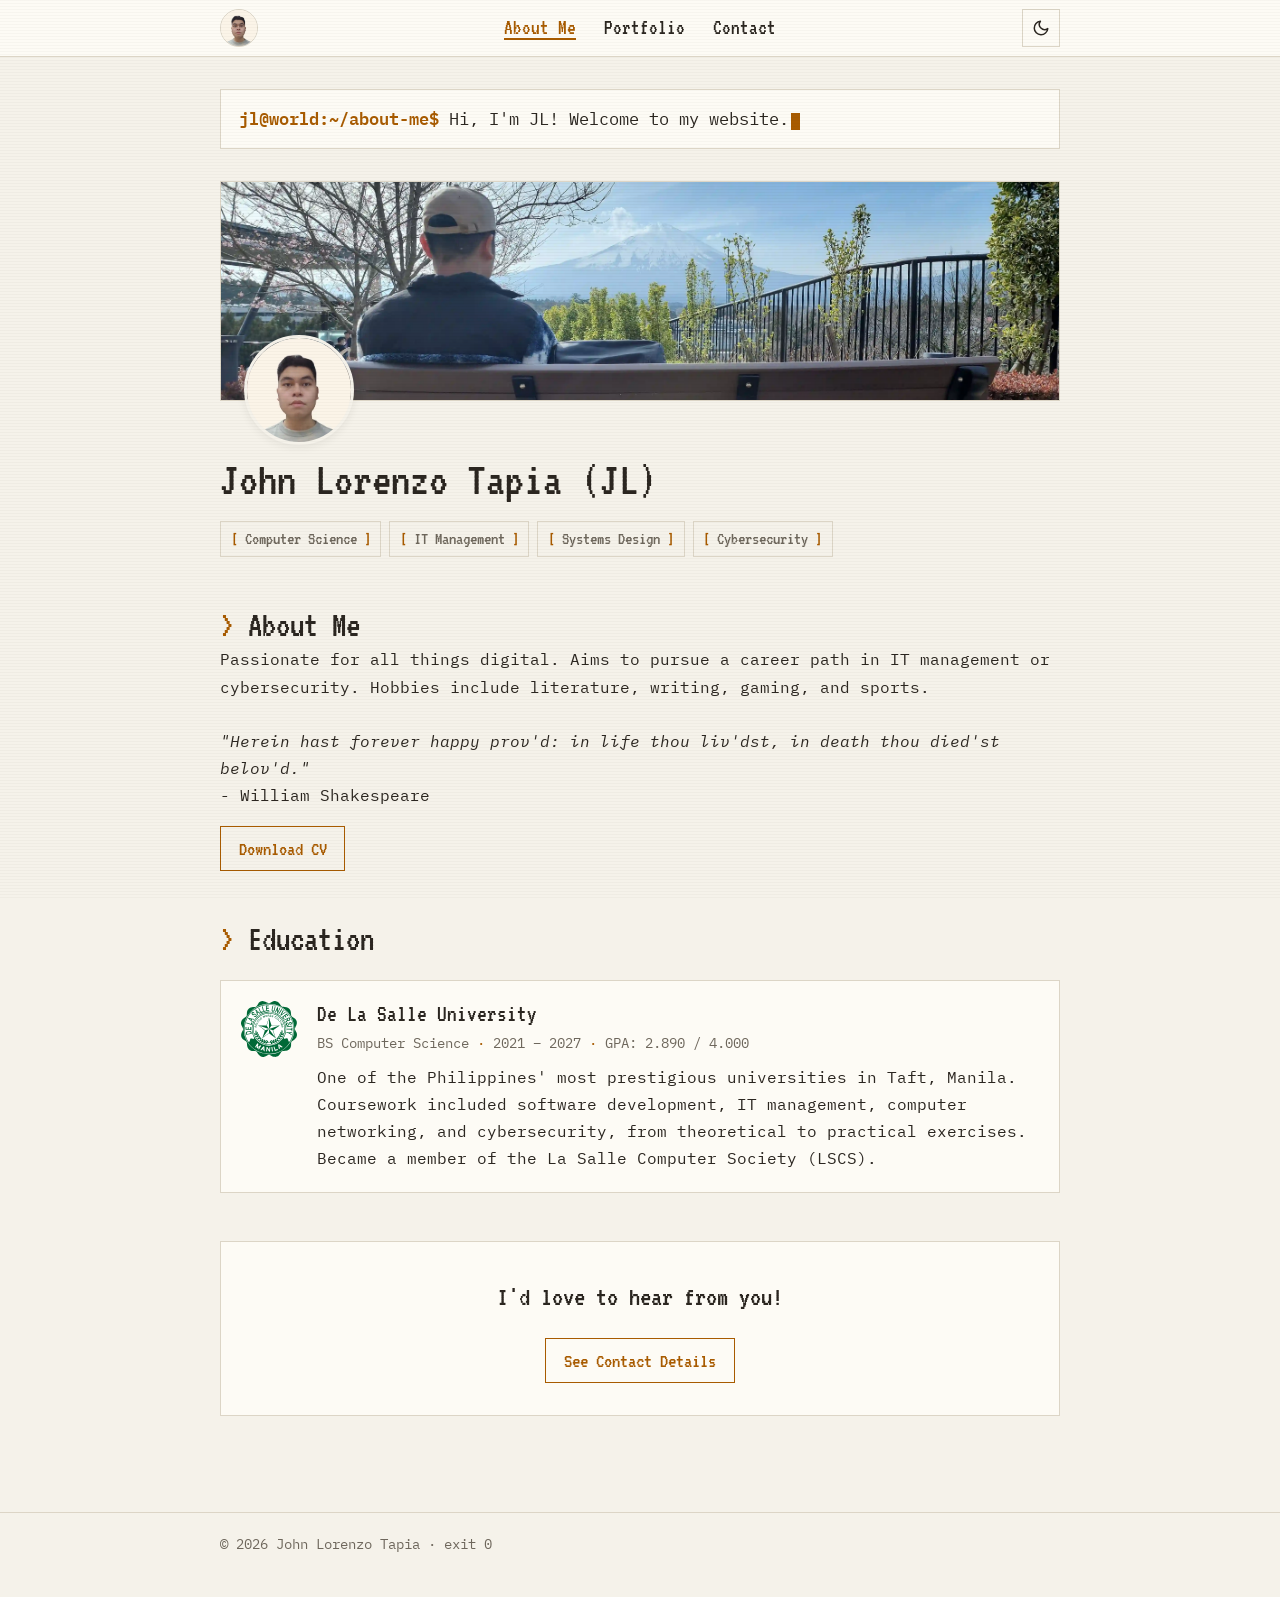
==== index.html @ 6c54db44 "V1.0.0 - Publish website" ====
<!DOCTYPE html>
<html lang="en">
<head>
  <meta charset="UTF-8">
  <meta name="viewport" content="width=device-width, initial-scale=1">
  <title>About Me - John Lorenzo Tapia</title>
  <meta name="description" content="About John Lorenzo Tapia's education, work experience, and contact details.">

  <!-- Applies the saved theme before first paint to avoid a flash -->
  <script>
    (function () {
      try {
        var t = localStorage.getItem("theme");
        if (t) document.documentElement.setAttribute("data-theme", t);
      } catch (e) {}
    })();
  </script>

  <link rel="preconnect" href="https://fonts.googleapis.com">
  <link rel="preconnect" href="https://fonts.gstatic.com" crossorigin>
  <link href="https://fonts.googleapis.com/css2?family=VT323&family=IBM+Plex+Mono:ital,wght@0,400;0,500;0,600;1,400&display=swap" rel="stylesheet">
  <link rel="stylesheet" href="css/style.css">
</head>
<body>

  <nav class="navbar">
    <div class="container">
      <img class="nav-photo" src="assets/profile.webp" alt="Profile photo of John Lorenzo Tapia">
      <ul class="nav-links">
        <li><a href="index.html" aria-current="page">About Me</a></li>
        <li><a href="portfolio.html">Portfolio</a></li>
        <li><a href="contact.html">Contact</a></li>
      </ul>
      <button id="theme-toggle" class="theme-toggle" type="button" aria-label="Switch color mode">
        <svg class="icon-moon" viewBox="0 0 24 24" fill="none" stroke="currentColor" stroke-width="2" stroke-linecap="round" stroke-linejoin="round" aria-hidden="true">
          <path d="M21 12.79A9 9 0 1 1 11.21 3 7 7 0 0 0 21 12.79z"/>
        </svg>
        <svg class="icon-sun" viewBox="0 0 24 24" fill="none" stroke="currentColor" stroke-width="2" stroke-linecap="round" stroke-linejoin="round" aria-hidden="true">
          <circle cx="12" cy="12" r="5"/>
          <path d="M12 1v2M12 21v2M4.22 4.22l1.42 1.42M18.36 18.36l1.42 1.42M1 12h2M21 12h2M4.22 19.78l1.42-1.42M18.36 5.64l1.42-1.42"/>
        </svg>
      </button>
    </div>
  </nav>

  <main class="container">

    <!-- Typewriter greeting -->
    <p class="term-line">
      <span class="prompt">jl@world:~/about-me$</span>
      <span class="type-hero">Hi, I'm JL! Welcome to my website.</span><span class="cursor" aria-hidden="true"></span>
    </p>

    <!-- Hero: header photo with profile photo -->
    <section class="hero">
      <div class="hero-banner">
        <img class="banner-img" src="assets/banner.webp" alt="Header background photo">
        <img class="profile-img" src="assets/profile.webp" alt="Profile photo of John Lorenzo Tapia">
      </div>

      <h1>John Lorenzo Tapia (JL)</h1>

      <!-- Keywords row: add or remove <li> items freely -->
      <ul class="keywords">
		    <li>Computer Science</li>
        <li>IT Management</li>
        <li>Systems Design</li>
        <li>Cybersecurity</li>
      </ul>
    </section>

    <section>
      <h2 class="type-on-view">About Me</h2>
      <p>
        Passionate for all things digital. Aims to pursue a career path in IT management or cybersecurity. Hobbies include literature, writing, gaming, and sports. <br><br>
		<i>"Herein hast forever happy prov'd: in life thou liv'dst, in death thou died'st belov'd."</i>
		<br>- William Shakespeare
      </p>
      <a class="btn" href="assets/cv.pdf" download>Download CV</a>
    </section>

    <section>
      <h2 class="type-on-view">Education</h2>

      <!-- ================================================================
           EDUCATION ENTRY - to add another, copy from here...
           ================================================================ -->
      <article class="entry">
        <img class="entry-logo" src="assets/logos/dlsu.svg" alt="De La Salle University logo">
        <div class="entry-body">
          <h3>De La Salle University</h3>
          <p class="entry-meta">
            <span>BS Computer Science</span>
            <span>2021 – 2027</span>
            <span>GPA: 2.890 / 4.000</span>
          </p>
          <p>
            One of the Philippines' most prestigious universities in Taft, Manila.<br>
            Coursework included software development, IT management, computer networking, and cybersecurity,
            from theoretical to practical exercises.<br>
            Became a member of the La Salle Computer Society (LSCS).
          </p>
        </div>
      </article>
      <!-- ================================================================
           ...to here, then paste below and edit the details.
           ================================================================ -->

    </section>

    <section>
      <!-- <h2 class="type-on-view">Work Experience</h2> -->

      <!-- ================================================================
           WORK EXPERIENCE ENTRY - to add another, copy from here...
           ================================================================ -->
      <!-- <article class="entry">
        <img class="entry-logo" src="assets/placeholder-logo.svg" alt="Company logo">
        <div class="entry-body">
          <h3>Company Name</h3>
          <p class="entry-meta">
            <span>Position Title</span>
            <span>Mon 20XX – Mon 20XX</span>
          </p>
          <p>
            Placeholder description. Summarize what you did, the tools you used,
            and one concrete result if you have one.
          </p>
        </div>
      </article> -->
      <!-- ================================================================
           ...to here, then paste below and edit the details.
           ================================================================ -->

    </section>

    <section>
      <div class="contact-cta">
        <p>I'd love to hear from you!</p>
        <a class="btn" href="contact.html">See Contact Details</a>
      </div>
    </section>

  </main>

  <footer>
    <div class="container">
      <p>© 2026 John Lorenzo Tapia · exit 0</p>
    </div>
  </footer>

  <script src="js/script.js"></script>
</body>
</html>
---- css/style.css ----
/* ============================================================
   Terminal Portfolio — style.css
   Theme: amber-phosphor CRT (dark) / warm paper printout (light)
   Fonts: VT323 (display), IBM Plex Mono (body)
   ============================================================ */

/* ---------- Theme tokens ---------- */

:root {
  /* light mode — "the printout" */
  --bg: #f5f2ea;
  --surface: #fdfbf5;
  --text: #2b2620;
  --muted: #6e675c;
  --accent: #a85b00;
  --border: #dcd5c6;
  --scanline: rgba(43, 38, 32, 0.05);
  --shadow: rgba(43, 38, 32, 0.08);

  --font-display: "VT323", monospace;
  --font-body: "IBM Plex Mono", Consolas, monospace;
}

@media (prefers-color-scheme: dark) {
  :root:not([data-theme="light"]) {
    /* dark mode — "the CRT" */
    --bg: #14120e;
    --surface: #1c1913;
    --text: #e8e2d4;
    --muted: #9a917f;
    --accent: #ffb000;
    --border: #3a3324;
    --scanline: rgba(0, 0, 0, 0.28);
    --shadow: rgba(0, 0, 0, 0.4);
  }
}

:root[data-theme="dark"] {
  --bg: #14120e;
  --surface: #1c1913;
  --text: #e8e2d4;
  --muted: #9a917f;
  --accent: #ffb000;
  --border: #3a3324;
  --scanline: rgba(0, 0, 0, 0.28);
  --shadow: rgba(0, 0, 0, 0.4);
}

/* ---------- Reset / base ---------- */

*,
*::before,
*::after {
  box-sizing: border-box;
  margin: 0;
  padding: 0;
}

html {
  scroll-behavior: smooth;
}

body {
  background: var(--bg);
  color: var(--text);
  font-family: var(--font-body);
  font-size: 1rem;
  line-height: 1.7;
  min-height: 100vh;
  transition: background-color 0.25s ease, color 0.25s ease;
}

img {
  max-width: 100%;
  display: block;
}

a {
  color: var(--accent);
  text-decoration: none;
}

a:hover,
a:focus-visible {
  text-decoration: underline;
}

:focus-visible {
  outline: 2px solid var(--accent);
  outline-offset: 2px;
}

::selection {
  background: var(--accent);
  color: var(--bg);
}

h1,
h2,
h3 {
  font-family: var(--font-display);
  font-weight: 400;
  line-height: 1.15;
  color: var(--text);
}

h1 { font-size: 3rem; }
h2 { font-size: 2.25rem; }
h3 { font-size: 1.5rem; }

p {
  margin-bottom: 1rem;
}

/* ---------- CRT scanline overlay ---------- */

body::after {
  content: "";
  position: fixed;
  inset: 0;
  z-index: 9999;
  pointer-events: none;
  background: repeating-linear-gradient(
    to bottom,
    var(--scanline) 0px,
    var(--scanline) 1px,
    transparent 1px,
    transparent 3px
  );
  opacity: 0;
  animation:
    scan-fade 1.4s ease-out forwards,
    scan-pulse 8s ease-in-out 1.4s infinite alternate;
}

@keyframes scan-fade {
  from { opacity: 0; }
  to   { opacity: 0.55; }
}

@keyframes scan-pulse {
  from { opacity: 0.55; }
  to   { opacity: 0.3; }
}

/* ---------- Layout ---------- */

.container {
  max-width: 880px;
  margin: 0 auto;
  padding: 0 1.25rem;
}

main.container {
  padding-top: 2rem;
  padding-bottom: 4rem;
}

section {
  margin-top: 3rem;
}

/* ---------- Sticky navbar ---------- */

.navbar {
  position: sticky;
  top: 0;
  z-index: 100;
  background: var(--surface);
  border-bottom: 1px solid var(--border);
}

.navbar .container {
  display: flex;
  align-items: center;
  gap: 1rem;
  min-height: 3.5rem;
  flex-wrap: wrap;
  padding-top: 0.4rem;
  padding-bottom: 0.4rem;
}

.nav-photo {
  width: 38px;
  height: 38px;
  border-radius: 50%;
  border: 1px solid var(--border);
  object-fit: cover;
}

.nav-links {
  display: flex;
  gap: 1.75rem;
  list-style: none;
  margin: 0 auto; /* centers links between photo and toggle */
}

.nav-links a {
  font-family: var(--font-display);
  font-size: 1.35rem;
  color: var(--text);
}

.nav-links a:hover {
  color: var(--accent);
  text-decoration: none;
}

.nav-links a[aria-current="page"] {
  color: var(--accent);
  border-bottom: 2px solid var(--accent);
}

/* ---------- Theme toggle button ---------- */

.theme-toggle {
  background: none;
  border: 1px solid var(--border);
  color: var(--text);
  width: 38px;
  height: 38px;
  cursor: pointer;
  display: inline-flex;
  align-items: center;
  justify-content: center;
}

.theme-toggle:hover {
  border-color: var(--accent);
  color: var(--accent);
}

.theme-toggle svg {
  width: 18px;
  height: 18px;
}

/* show moon in light mode (action: go dark), sun in dark mode */
.icon-sun { display: none; }
.icon-moon { display: block; }

:root[data-theme="dark"] .icon-sun { display: block; }
:root[data-theme="dark"] .icon-moon { display: none; }

@media (prefers-color-scheme: dark) {
  :root:not([data-theme="light"]) .icon-sun { display: block; }
  :root:not([data-theme="light"]) .icon-moon { display: none; }
}

/* ---------- Terminal prompt line (typewriter greeting) ---------- */

.term-line {
  font-family: var(--font-body);
  font-size: 1.05rem;
  margin: 0 0 2rem;
  padding: 0.9rem 1.1rem;
  background: var(--surface);
  border: 1px solid var(--border);
  overflow-wrap: break-word;
}

.term-line .prompt {
  color: var(--accent);
  font-weight: 600;
  user-select: none;
}

/* blinking block cursor */
.cursor {
  display: inline-block;
  width: 0.55em;
  height: 1.05em;
  margin-left: 2px;
  vertical-align: text-bottom;
  background: var(--accent);
  animation: blink 1.1s steps(2, start) infinite;
}

@keyframes blink {
  to { visibility: hidden; }
}

/* typewriter caret on section headers while typing */
.type-on-view.typing::after {
  content: "▌";
  color: var(--accent);
  animation: blink 1.1s steps(2, start) infinite;
}

/* section headers get a prompt-style prefix */
section > h2::before {
  content: "> ";
  color: var(--accent);
}

/* ---------- Hero (About page) ---------- */

.hero {
  margin-top: 0;
}

.hero-banner {
  position: relative;
  margin-bottom: 3.25rem;
}

.hero-banner .banner-img {
  width: 100%;
  height: 220px;
  object-fit: cover;
  border: 1px solid var(--border);
}

.hero-banner .profile-img {
  position: absolute;
  left: 1.5rem;
  bottom: -2.75rem;
  width: 110px;
  height: 110px;
  border-radius: 50%;
  border: 3px solid var(--bg);
  box-shadow: 0 2px 8px var(--shadow);
  object-fit: cover;
  background: var(--surface);
}

/* keywords row */
.keywords {
  display: flex;
  flex-wrap: wrap;
  gap: 0.5rem;
  list-style: none;
  margin: 0.75rem 0 1.5rem;
}

.keywords li {
  font-family: var(--font-display);
  font-size: 1.15rem;
  color: var(--muted);
  border: 1px solid var(--border);
  padding: 0.1rem 0.6rem;
}

.keywords li::before {
  content: "[ ";
  color: var(--accent);
}

.keywords li::after {
  content: " ]";
  color: var(--accent);
}

/* ---------- Buttons ---------- */

.btn {
  display: inline-block;
  font-family: var(--font-display);
  font-size: 1.3rem;
  color: var(--accent);
  background: transparent;
  border: 1px solid var(--accent);
  padding: 0.25rem 1.1rem;
  cursor: pointer;
  transition: background-color 0.15s ease, color 0.15s ease;
}

.btn:hover,
.btn:focus-visible {
  background: var(--accent);
  color: var(--bg);
  text-decoration: none;
}

/* ---------- Entry cards (education / work / certification) ---------- */

.entry {
  display: flex;
  gap: 1.25rem;
  align-items: flex-start;
  background: var(--surface);
  border: 1px solid var(--border);
  padding: 1.25rem;
  margin-top: 1.25rem;
}

.entry-logo {
  width: 56px;
  height: 56px;
  flex-shrink: 0;
  object-fit: contain;
}

.entry-body h3 {
  margin-bottom: 0.15rem;
}

.entry-meta {
  color: var(--muted);
  font-size: 0.9rem;
  margin-bottom: 0.5rem;
}

.entry-meta span + span::before {
  content: " · ";
  color: var(--accent);
}

.entry-body p:last-child {
  margin-bottom: 0;
}

.entry-body .btn {
  margin-top: 0.75rem;
}

/* ---------- Project cards ---------- */

.project-grid {
  display: grid;
  grid-template-columns: repeat(auto-fit, minmax(260px, 1fr));
  gap: 1.25rem;
  margin-top: 1.25rem;
}

.project-card {
  background: var(--surface);
  border: 1px solid var(--border);
  display: flex;
  flex-direction: column;
}

.project-card img {
  width: 100%;
  aspect-ratio: 16 / 9;
  object-fit: cover;
  border-bottom: 1px solid var(--border);
}

.project-card .project-body {
  padding: 1rem 1.1rem 1.25rem;
  display: flex;
  flex-direction: column;
  flex-grow: 1;
}

.project-card h3 {
  margin-bottom: 0.35rem;
}

.project-card p {
  flex-grow: 1;
}

.project-card .btn {
  align-self: flex-start;
}

/* ---------- Contact list ---------- */

.contact-list {
  list-style: none;
  margin-top: 1.25rem;
}

.contact-list li {
  display: flex;
  align-items: center;
  gap: 0.85rem;
  padding: 0.6rem 0;
  border-bottom: 1px dashed var(--border);
}

.contact-list li:last-child {
  border-bottom: none;
}

.contact-list svg {
  width: 22px;
  height: 22px;
  flex-shrink: 0;
  color: var(--accent);
}

/* ---------- Contact call-to-action box ---------- */

.contact-cta {
  background: var(--surface);
  border: 1px solid var(--border);
  padding: 2rem 1.5rem;
  text-align: center;
}

.contact-cta p {
  font-family: var(--font-display);
  font-size: 1.75rem;
  margin-bottom: 1rem;
}

/* ---------- Footer ---------- */

footer {
  border-top: 1px solid var(--border);
  margin-top: 2rem;
}

footer .container {
  padding-top: 1.25rem;
  padding-bottom: 1.5rem;
  color: var(--muted);
  font-size: 0.85rem;
}

/* ---------- Responsive ---------- */

@media (max-width: 640px) {
  h1 { font-size: 2.4rem; }
  h2 { font-size: 1.9rem; }

  .navbar .container {
    justify-content: space-between;
  }

  .nav-links {
    order: 3;
    width: 100%;
    justify-content: center;
    gap: 1.25rem;
    padding-bottom: 0.4rem;
    margin: 0;
  }

  .hero-banner .banner-img {
    height: 150px;
  }

  .hero-banner .profile-img {
    width: 88px;
    height: 88px;
    bottom: -2.25rem;
  }

  .entry {
    flex-direction: column;
  }
}

/* ---------- Reduced motion ---------- */

@media (prefers-reduced-motion: reduce) {
  html {
    scroll-behavior: auto;
  }

  body::after {
    animation: none;
    opacity: 0.35;
  }

  .cursor,
  .type-on-view.typing::after {
    animation: none;
  }
}
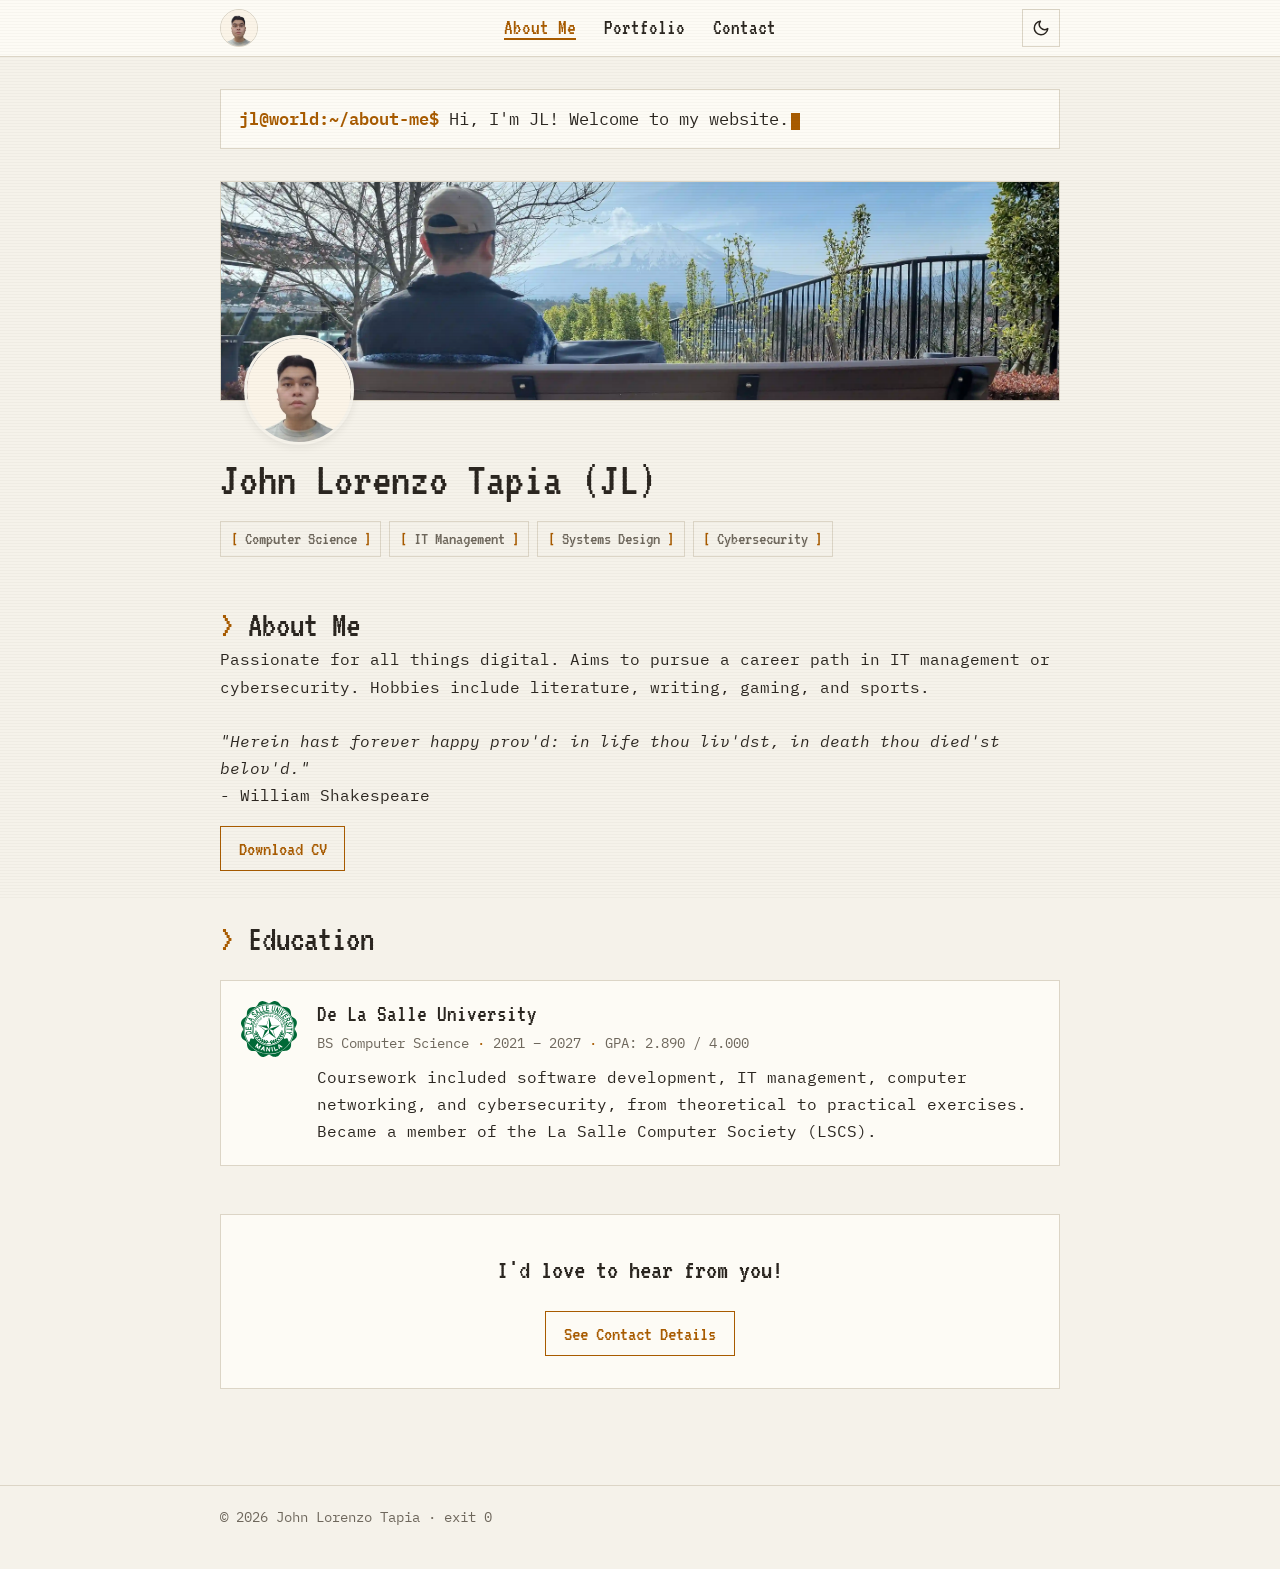
==== commit 65d118bb: "Updated CV and "About Me" page" ====
--- a/index.html
+++ b/index.html
@@ -76,7 +76,7 @@
 		<i>"Herein hast forever happy prov'd: in life thou liv'dst, in death thou died'st belov'd."</i>
 		<br>- William Shakespeare
       </p>
-      <a class="btn" href="assets/cv.pdf" download>Download CV</a>
+      <a class="btn" href="assets/JOHN LORENZO TAPIA - CV.pdf" download>Download CV</a>
     </section>
 
     <section>
@@ -95,7 +95,6 @@
             <span>GPA: 2.890 / 4.000</span>
           </p>
           <p>
-            One of the Philippines' most prestigious universities in Taft, Manila.<br>
             Coursework included software development, IT management, computer networking, and cybersecurity,
             from theoretical to practical exercises.<br>
             Became a member of the La Salle Computer Society (LSCS).
